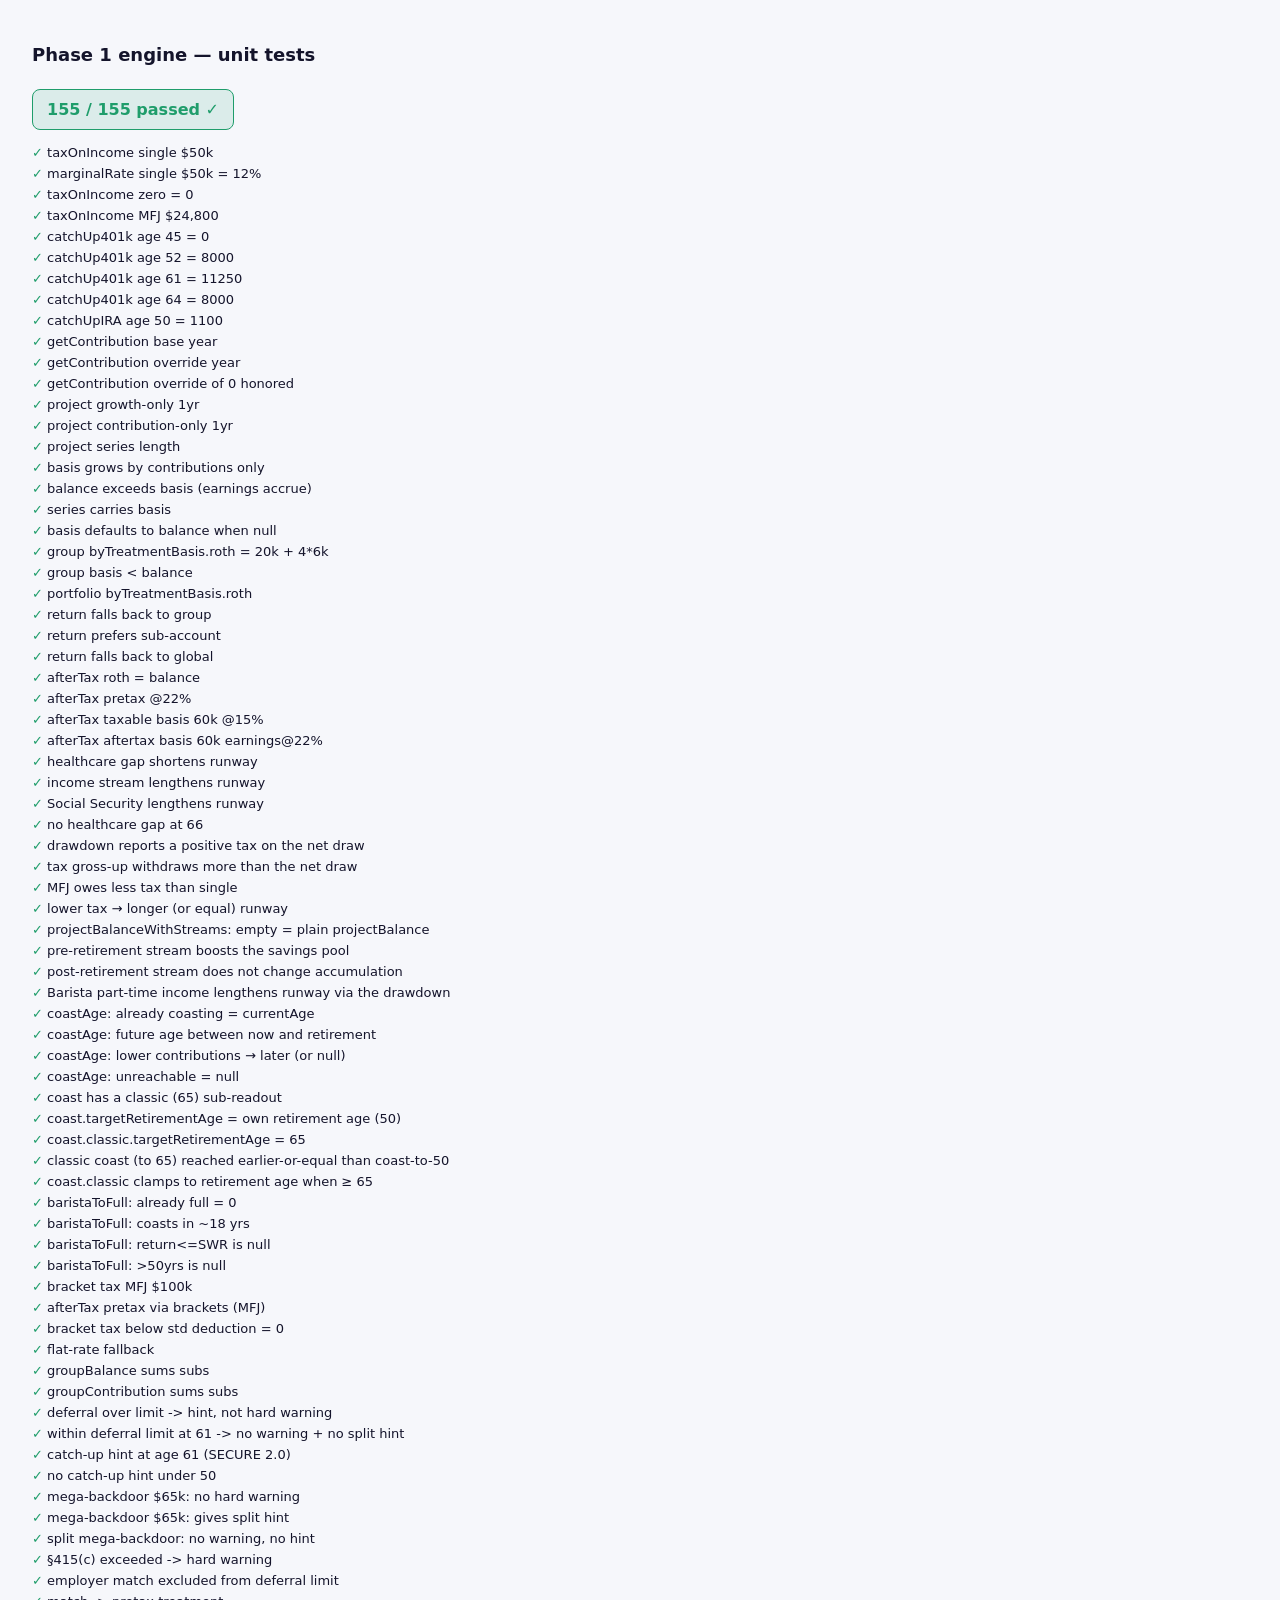
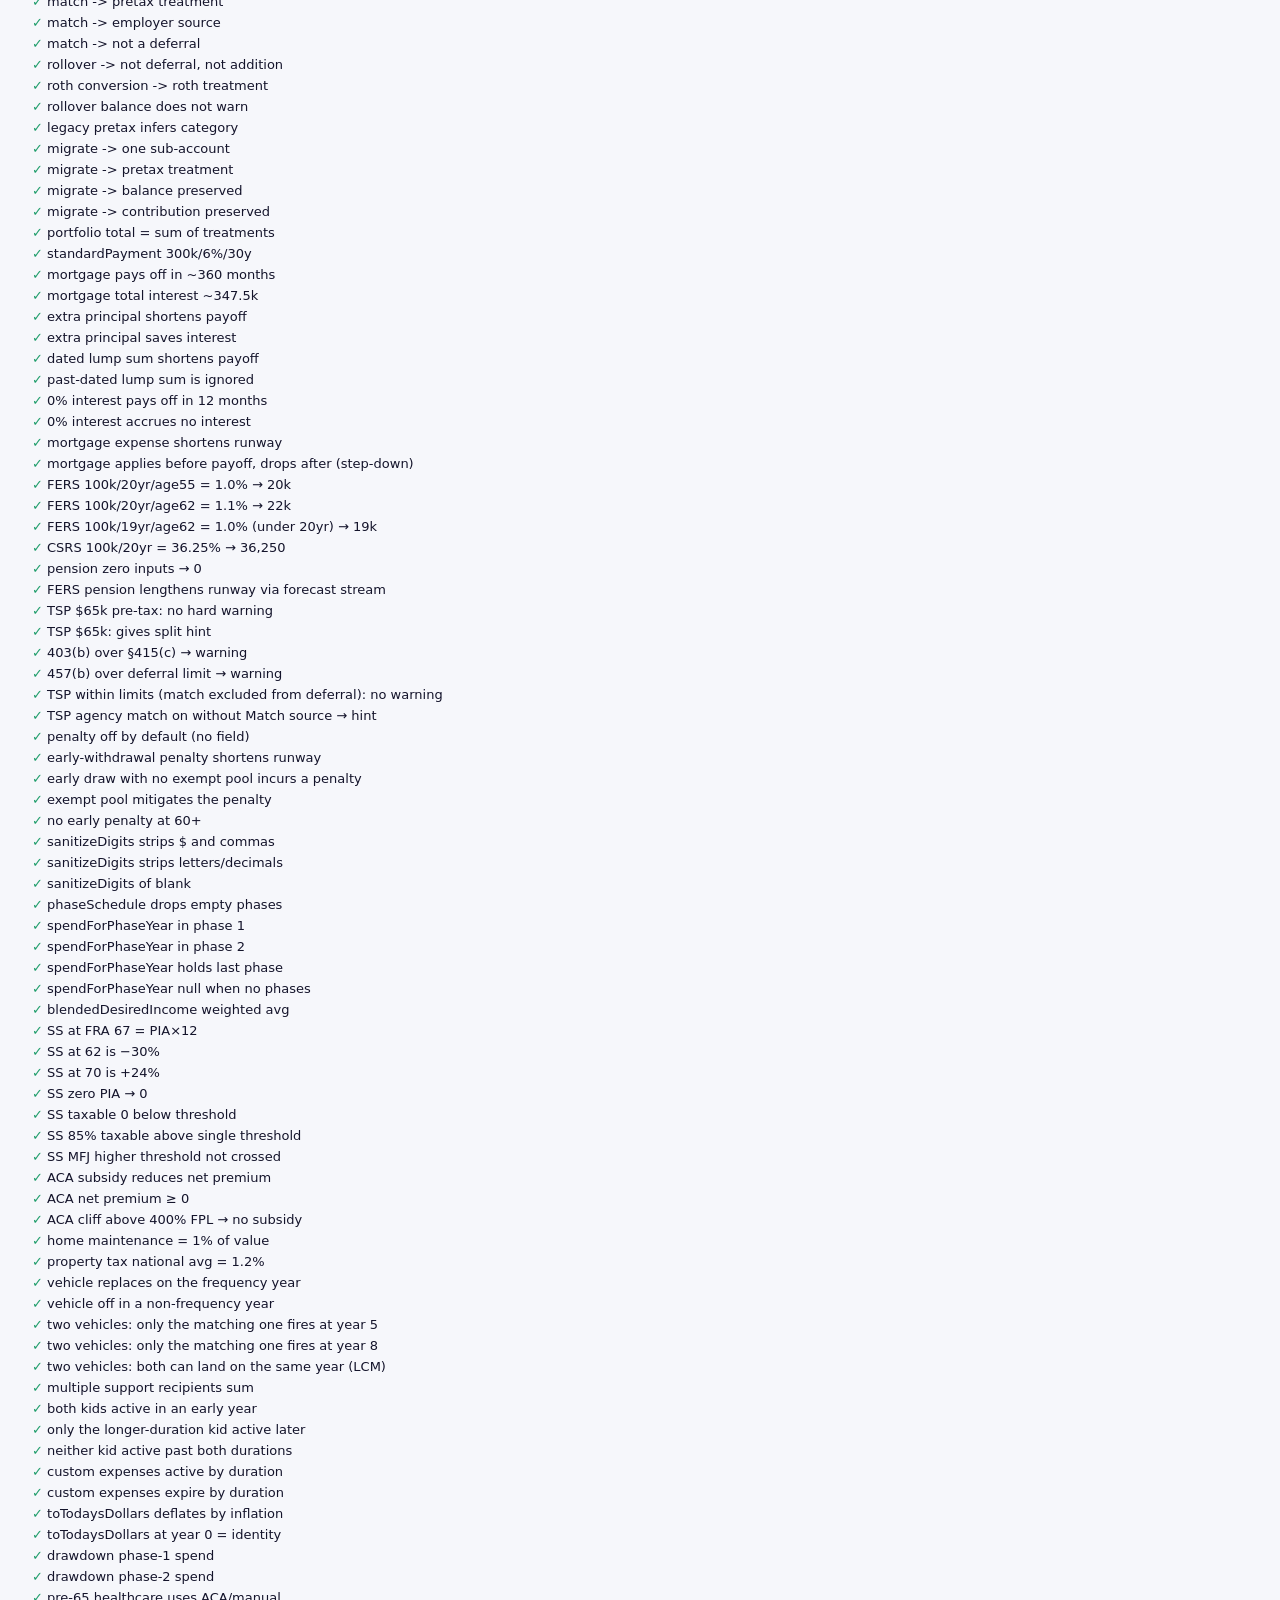
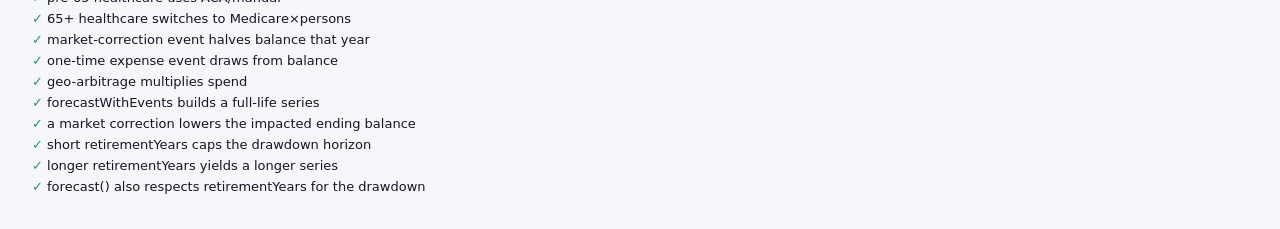
==== tests.html @ 9b775cad "Add files via upload" ====
<!DOCTYPE html>
<html lang="en">
<head>
  <meta charset="utf-8" />
  <title>Engine tests — Retirement Calculator</title>
  <style>
    body { font-family: -apple-system, system-ui, sans-serif; background: #f6f7fb; color: #14142b; padding: 24px; }
    h1 { font-size: 18px; }
    .summary { font-size: 16px; font-weight: 700; padding: 10px 14px; border-radius: 8px; margin: 12px 0; display: inline-block; }
    .summary.allpass { background: rgba(31,157,107,.12); color: #1f9d6b; border: 1px solid #1f9d6b; }
    .summary.somefail { background: rgba(224,67,107,.12); color: #e0436b; border: 1px solid #e0436b; }
    .t { font-size: 13px; padding: 3px 0; font-variant-numeric: tabular-nums; }
    .t.p span { color: #1f9d6b; }
    .t.f { color: #e0436b; }
    .t em { color: #b6791f; font-style: normal; }
  </style>
</head>
<body>
  <h1>Phase 1 engine — unit tests</h1>
  <div id="test-output">Running…</div>
  <script src="config.js?v=3"></script>
  <script src="accounts.js?v=3"></script>
  <script src="calc.js?v=3"></script>
  <script src="tests.js?v=3"></script>
</body>
</html>
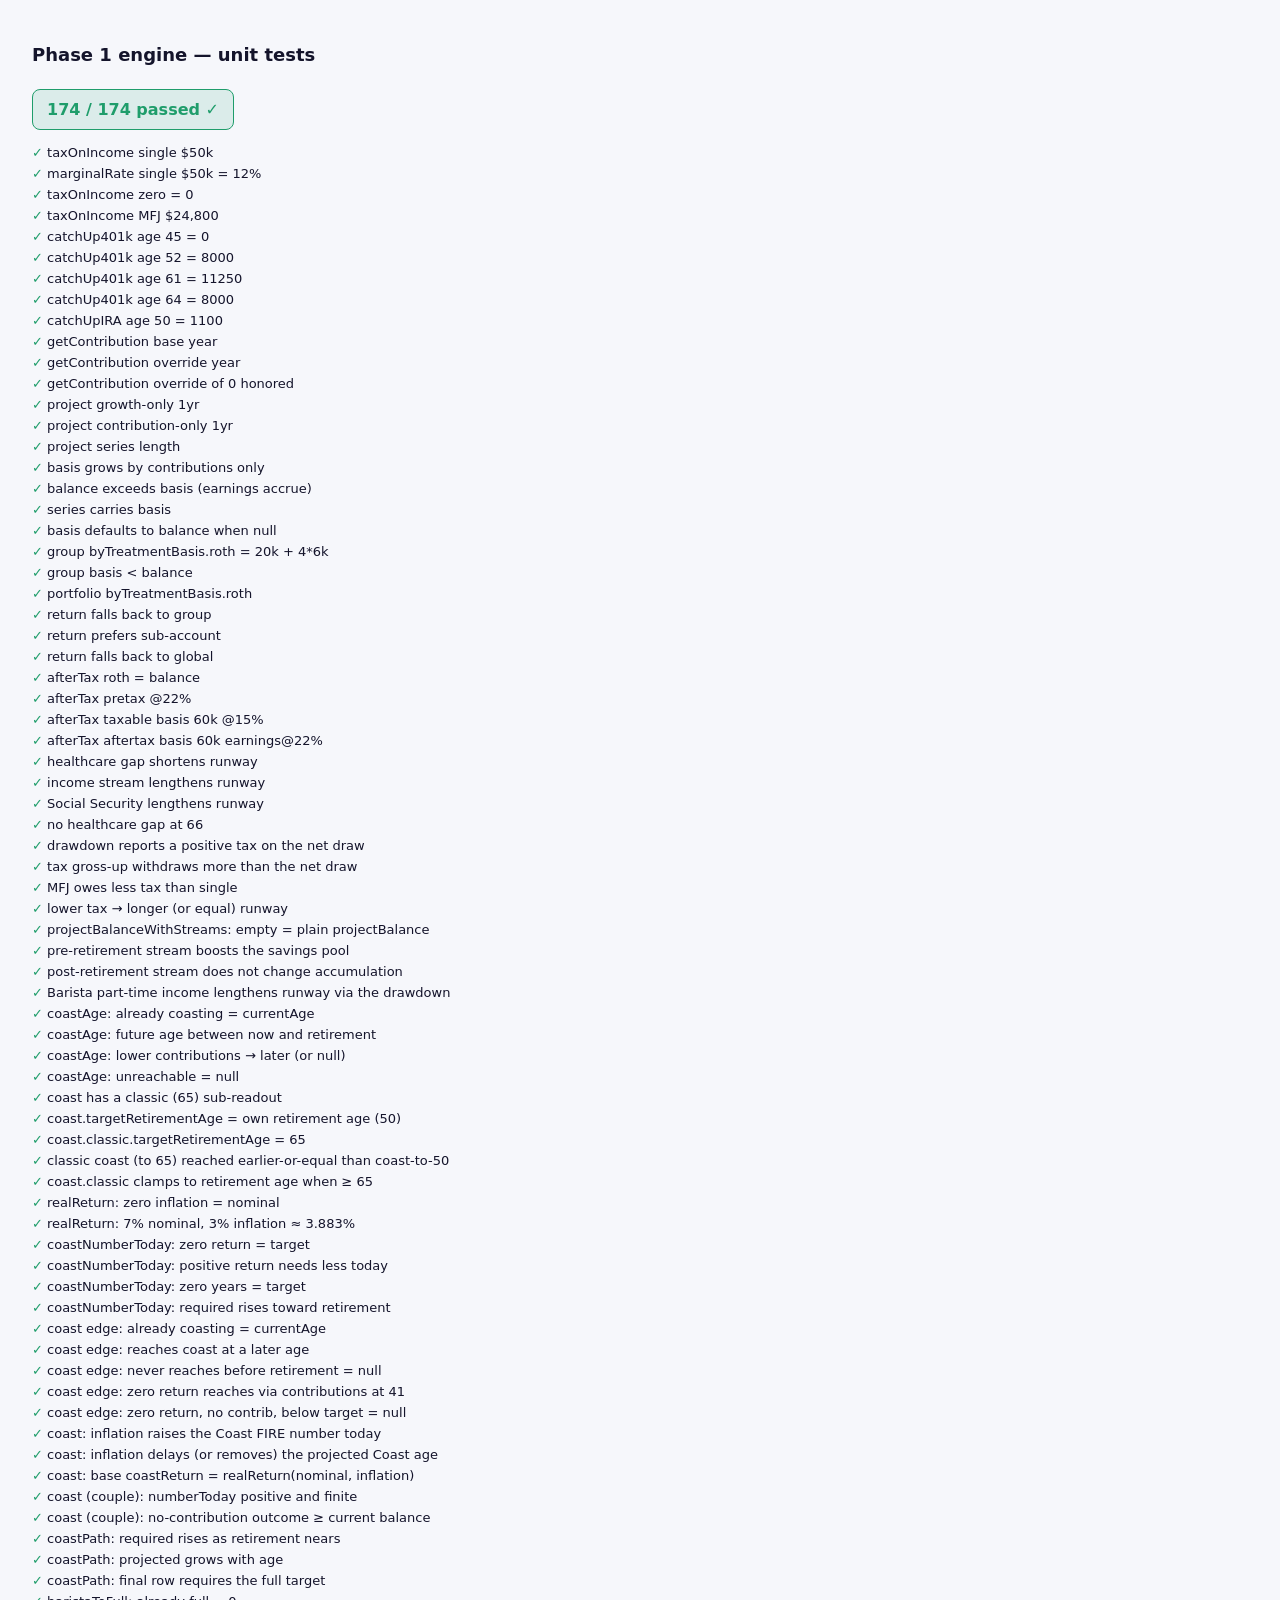
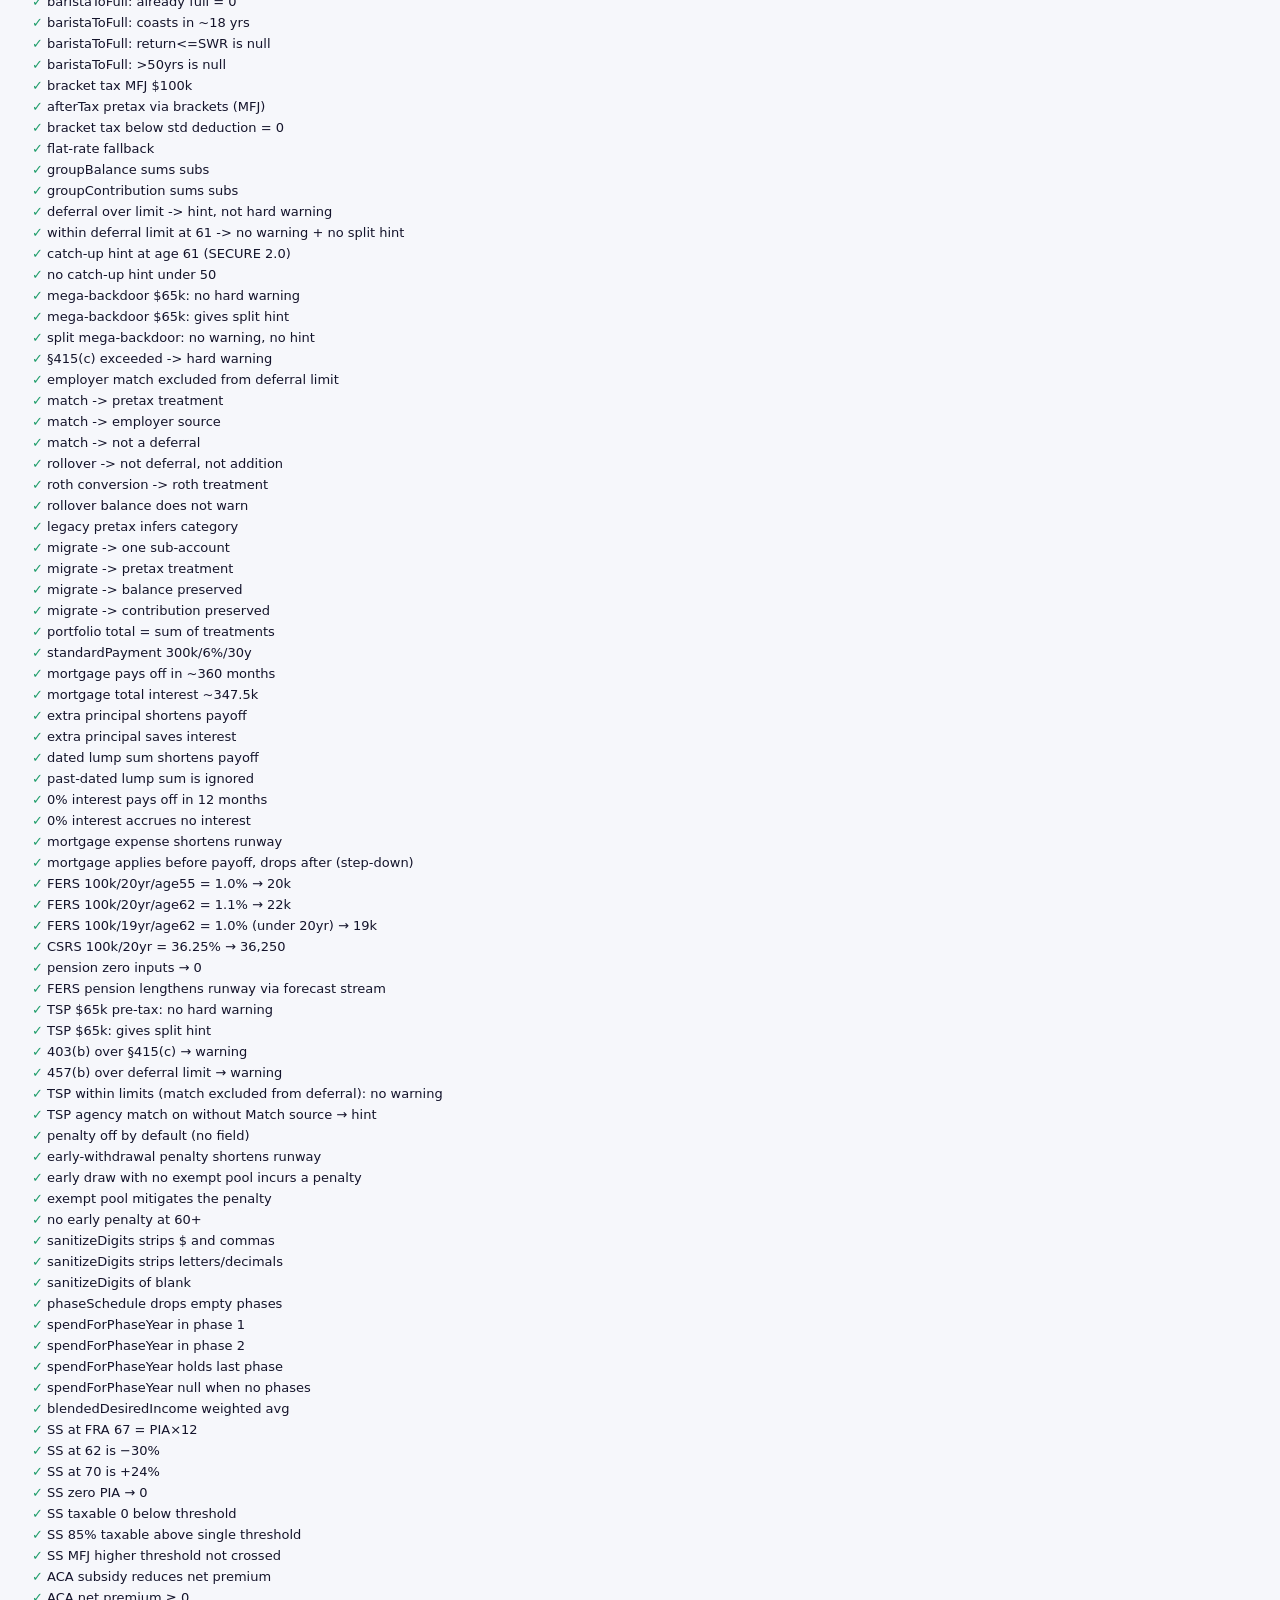
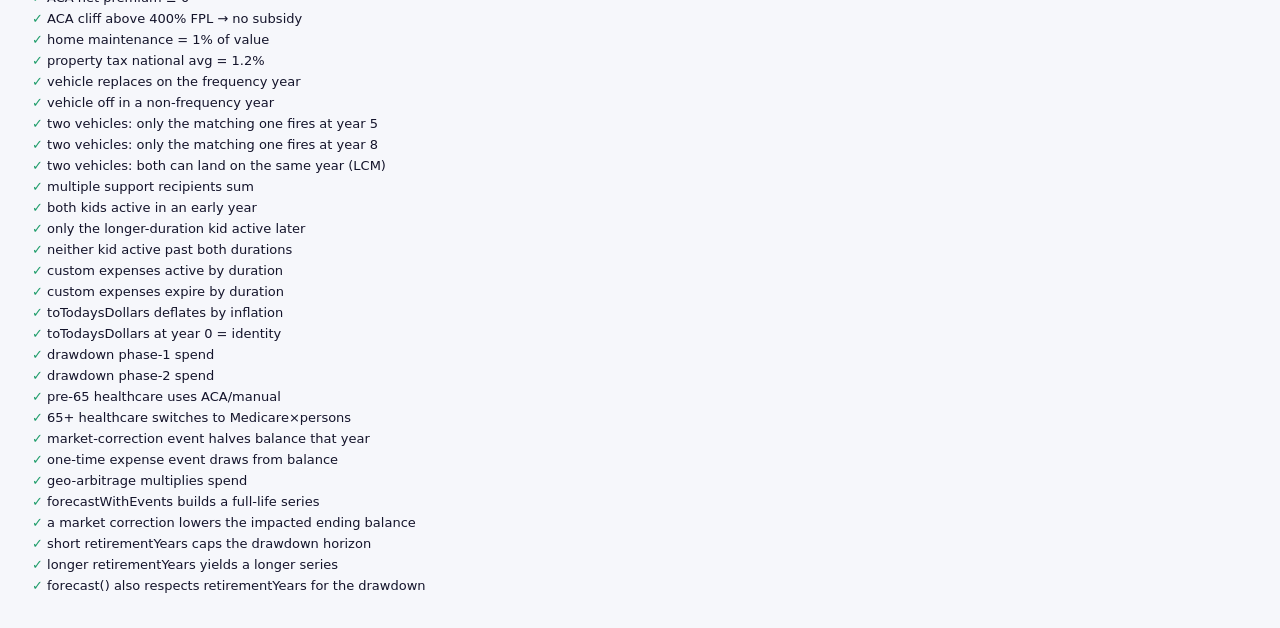
==== commit 13e3e507: "Priority 3: fix Coast FIRE to use real return against today's-dollar target Coast FIRE compares a ba" ====
--- a/tests.html
+++ b/tests.html
@@ -18,9 +18,9 @@
 <body>
   <h1>Phase 1 engine — unit tests</h1>
   <div id="test-output">Running…</div>
-  <script src="config.js?v=3"></script>
-  <script src="accounts.js?v=3"></script>
-  <script src="calc.js?v=3"></script>
-  <script src="tests.js?v=3"></script>
+  <script src="config.js?v=4"></script>
+  <script src="accounts.js?v=4"></script>
+  <script src="calc.js?v=4"></script>
+  <script src="tests.js?v=4"></script>
 </body>
 </html>
